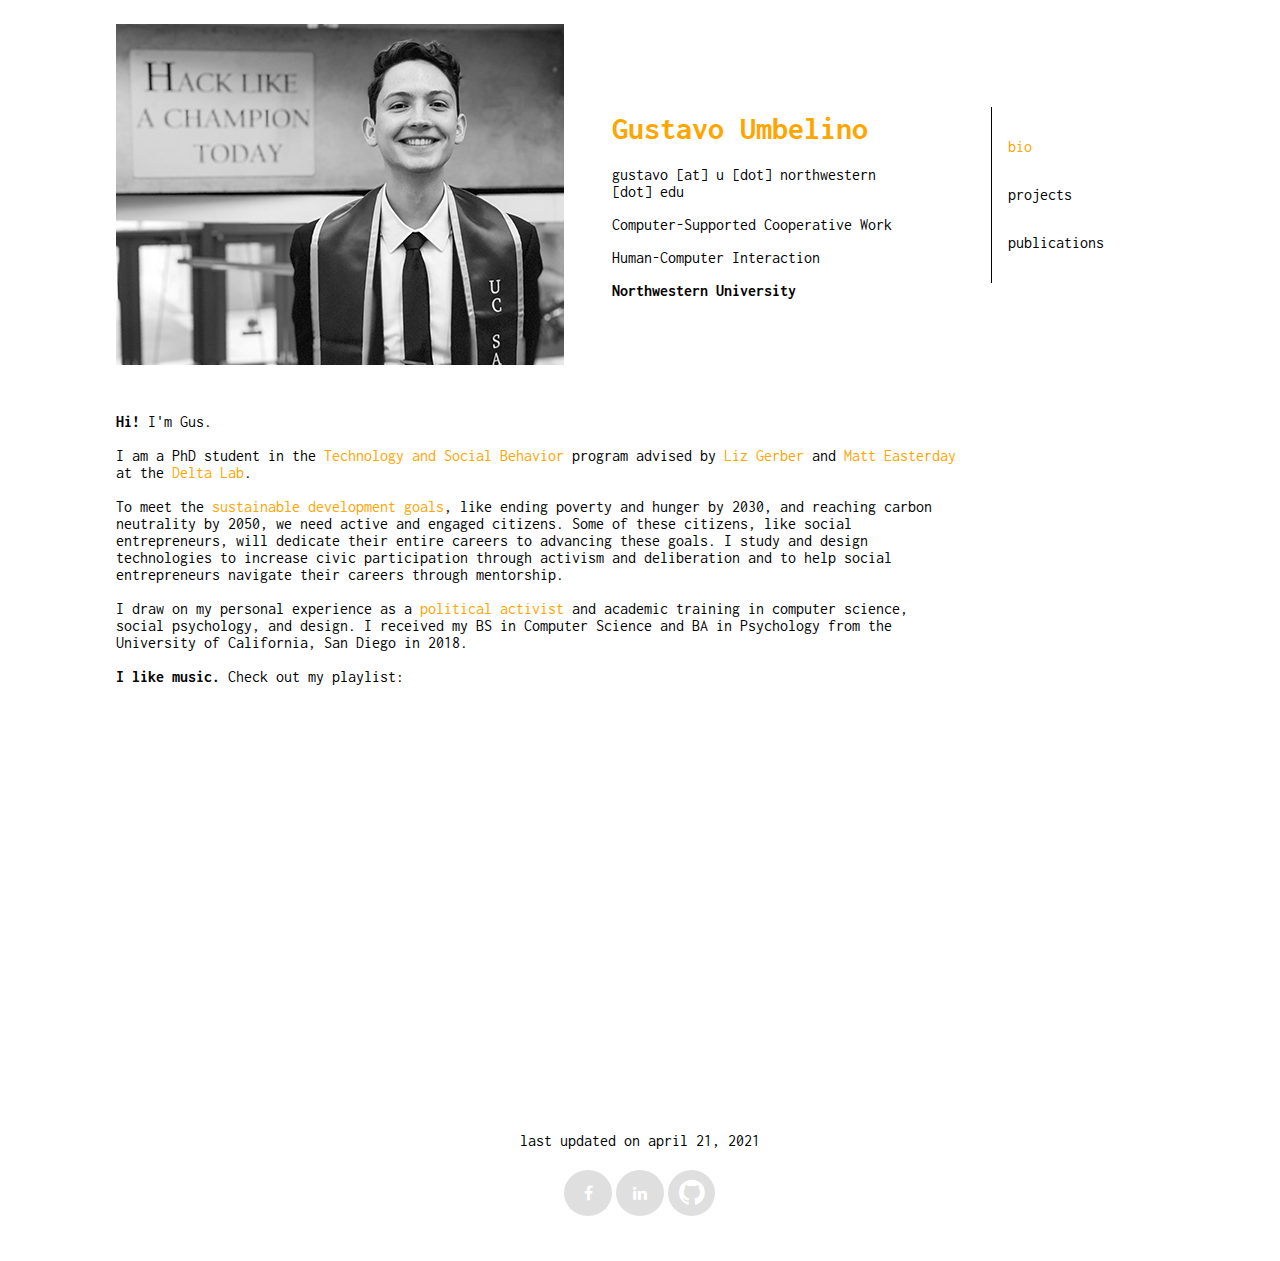
==== bio.html @ c3c808d7 "Add files via upload" ====
<!DOCTYPE html>
<html>
  <head>
    <meta charset="utf-8" />
    <meta http-equiv="X-UA-Compatible" content="IE=edge" />
    <title>bio | Gus</title>
    <meta name="viewport" content="width=device-width, initial-scale=1" />
    <link rel="stylesheet" type="text/css" media="screen" href="css/main.css" />
    <link
      href="https://fonts.googleapis.com/css?family=Inconsolata"
      rel="stylesheet"
    />
    <!-- Global site tag (gtag.js) - Google Analytics -->
    <script
      async
      src="https://www.googletagmanager.com/gtag/js?id=UA-121309247-1"
    ></script>
    <script>
      window.dataLayer = window.dataLayer || [];
      function gtag() {
        dataLayer.push(arguments);
      }
      gtag("js", new Date());

      gtag("config", "UA-121309247-1");
    </script>
    <link rel="icon" href="./assets/favicon.png" type="image/x-icon" />
    <link
      rel="stylesheet"
      href="https://cdnjs.cloudflare.com/ajax/libs/font-awesome/4.7.0/css/font-awesome.min.css"
    />
  </head>

  <body>
    <div class="outer">
      <div class="inner">
        <div class="wrapper">
          <div class="pic">
            <img
              src="assets/grad.png"
              title="PC: Pichaporn Kanjanakantorn"
              alt="#"
            />
            <!-- <div style="border:2px aqua solid">Lorem ipsum dolor</div> -->
          </div>

          <!-- I N F O -->
          <div class="info">
            <a href="./index.html">
              <h1>Gustavo Umbelino</h1>
            </a>
            <p>gustavo [at] u [dot] northwestern [dot] edu</p>
            <p>Computer-Supported Cooperative Work</p>
            <p>Human-Computer Interaction</p>
            <strong>Northwestern University</strong>
          </div>

          <div class="nav">
            <a class="active" href="./bio.html">bio</a>
            <a href="./projects.html">projects</a>
            <!-- <a href='./teaching.html'>teaching?</a> -->
            <a href="./publications.html">publications</a>
          </div>

          <div class="content">
            <strong>Hi!</strong> I'm Gus.
            <br />
            <br />
            <!-- <br />
            <br />I graduated from UC San Diego with bachelor's degrees in Computer Science and Psychology.
            I am interested in designing, building, and studying systems that support social interactions. -->
            I am a PhD student in the
            <a
              href="https://tsb.northwestern.edu/"
              target="_blank"
              rel="noopener noreferrer"
              >Technology and Social Behavior</a
            >
            program advised by
            <a
              href="https://egerber.mech.northwestern.edu/sample-page-2/"
              target="_blank"
              >Liz Gerber</a
            >
            and
            <a href="http://matteasterday.com/" target="_blank"
              >Matt Easterday</a
            >
            at the
            <a
              href="http://delta.northwestern.edu/"
              target="_blank"
              rel="noopener noreferrer"
              >Delta Lab</a
            >.

            <br /><br />
            To meet the
            <a
              href="https://www.undp.org/content/undp/en/home/sustainable-development-goals.html"
              target="_blank"
              >sustainable development goals</a
            >, like ending poverty and hunger by 2030, and reaching carbon
            neutrality by 2050, we need active and engaged citizens. Some of
            these citizens, like social entrepreneurs, will dedicate their
            entire careers to advancing these goals. I study and design
            technologies to increase civic participation through activism and
            deliberation and to help social entrepreneurs navigate their careers
            through mentorship. <br /><br />
            I draw on my personal experience as a
            <a
              href="https://www.indivisiblenorthwestern.org/"
              target="_blank"
              rel="noopener noreferrer"
              >political activist</a
            >
            and academic training in computer science, social psychology, and
            design. I received my BS in Computer Science and BA in Psychology
            from the University of California, San Diego in 2018.
            <br />
            <br />

            <strong>I like music.</strong> Check out my playlist:

            <div class="player">
              <iframe
                src="https://open.spotify.com/embed/playlist/4ZM2DrNP13aCEIfJN5FFdv"
                width="300"
                height="380"
                frameborder="0"
                allowtransparency="true"
                allow="encrypted-media"
              ></iframe>
            </div>
          </div>
        </div>
      </div>
    </div>
  </body>
  <footer>
    last updated on april 21, 2021
    <div class="social-media">
      <a href="https://www.facebook.com/gumbelin" class="fa fa-facebook"></a>
      <a
        href="https://www.linkedin.com/in/gumbelin/"
        class="fa fa-linkedin"
      ></a>
      <a href="https://github.com/gumbelino" class="fa fa-github"></a>
    </div>
  </footer>
</html>
---- css/main.css ----
body {
  font-family: "Inconsolata", monospace;
}

a {
  color: orange;
  text-decoration: none;
}

a:hover {
  color: orange;
}

tag {
  padding: 0em 0.4em 0.1em 0.4em;
  border-radius: 5px;
  color: rgb(9, 156, 175);
  background-color: #00ff1f33;
  transition: all 0.2s ease-in-out;
  -webkit-transition: all 0.2s ease-in-out;
  -moz-transition: all 0.2s ease-in-out;
}

tag:hover {
  color: rgb(5, 93, 105);
  background-color: #00ffa957;
}

h3 {
  -webkit-margin-before: 0;
  -webkit-margin-after: 0;
}

.nav a {
  color: black;
}

.nav a.active {
  color: orange;
}

.nav a:hover:not(.active) {
  opacity: 0.5;
  transition: all 0.2s ease-in-out;
  -webkit-transition: all 0.2s ease-in-out;
  -moz-transition: all 0.2s ease-in-out;
}

.photo {
  width: 450px;
}

.outer {
  display: "grid";
}

.inner {
  margin: auto;
  width: 1080px;
  /* border: 1px black solid; */
}

.wrapper {
  display: grid;
  grid-template-columns: 1fr 2fr 1fr;
  /* grid-template-rows: 1fr auto; */
  grid-gap: 1em;
  /* grid-column-gap: 1em;
  grid-row-gap: 1em; */
}

.wrapper > div {
  /* background-color: #eeeeee; */
  padding: 1em;
}

/* .wrapper > div:nth-child(even) {
  background-color: #eee;
} */

.pic {
  /* background-size: cover;
  background-image: url('../assets/grad.jpg'); */
  display: grid;
  justify-content: center;
  align-content: center;
}

.info {
  align-self: center;
  width: 304px;
}

.nav {
  display: grid;
  grid-auto-rows: 3em;
  align-items: center;
  align-self: center;
  border-left: 1px black solid;
}

.content {
  grid-column: 1/3;
  /* background-color: antiquewhite; */
  /* border: 1px black solid;
  -webkit-border-radius: 3px;
  border-radius: 5px;
  box-shadow: 6px 6px 6px -6px rgba(255, 166, 0, 0.459);
  -webkit-transition: all 0.2s ease-in-out;
  -moz-transition: all 0.2s ease-in-out; */
}

.post {
  margin: 0.5em;
  padding: 0.5em;
}

.player {
  margin: 0.5em;
  padding: 0.5em;
}

.paper:hover {
  box-shadow: 0px 1px 4px -1px rgba(0, 0, 0, 0.425);
}

.paper {
  /* -webkit-transition: all 0.2s ease-in-out;
  -moz-transition: all 0.2s ease-in-out; */
  box-shadow: 0px 1px 4px -2px rgba(0, 0, 0, 0.425);
}

.paragraph {
  margin-left: 1em;
}

.paragraph > div {
  margin-left: 1em;
}

.award {
  color: orangered;
}

.col1 {
  grid-column: 1;
}

.col2 {
  grid-column: 2;
}

.proj-img {
  background-color: aquamarine;
  align-self: center;
  justify-self: center;
  width: 200px;
  height: 200px;
}


footer {
  padding: 1em;
  display: grid;
  justify-content: center;
  justify-items: center;
}

.player iframe {
  width: 400px;
}

@media screen and (max-width: 1080px) {
  /* CSS for screens that are 320 pixels or less will be put in this section */
  .inner {
    width: 704px;
    /* border: 1px black solid; */
  }
  .info {
    align-self: center;
    justify-self: center;
    width: 304px;
  }
  .wrapper {
    display: grid;
    grid-template-columns: 2fr 1fr;
    grid-gap: 1em;
  }
  .pic {
    display: none;
  }
  .content {
    grid-column: 1/3;
  }
}

.social-media {
  display: grid;
  margin: 1em;
  grid-template-columns: 1fr 1fr 1fr;
}

/* Style all font awesome icons */
.fa {
  padding: 15px;
  font-size: 30px;
  width: 18px;
  text-align: center;
  text-decoration: none;
  margin: 5px 2px;
  border-radius: 50%;
  text-align: center;
  text-decoration: none;
  background-color: #c3c3c387;
  color: white;
}

/* Add a hover effect if you want */
.fa:hover {
  opacity: 0.5;
  color: white;
  background-color: orange;
  transition: all 0.2s ease-in-out;
  -webkit-transition: all 0.2s ease-in-out;
  -moz-transition: all 0.2s ease-in-out;
}

.fa-github {
  padding: 5px;
  font-size: 30px !important;
  width: 37px;
  padding-top: 7px;
}

@media screen and (max-width: 730px) {
  .inner {
    width: auto;
  }
  .wrapper {
    display: grid;
    grid-template-columns: auto;
    grid-gap: 1em;
  }
  .content {
    grid-column: 1/2;
  }

  .player {
    margin: 0.5em -1.5em 0.5em -1.5em;
    padding: 0.5em 0 0.5em 0;
  }

  .player iframe {
    width: 100%;
  }
}
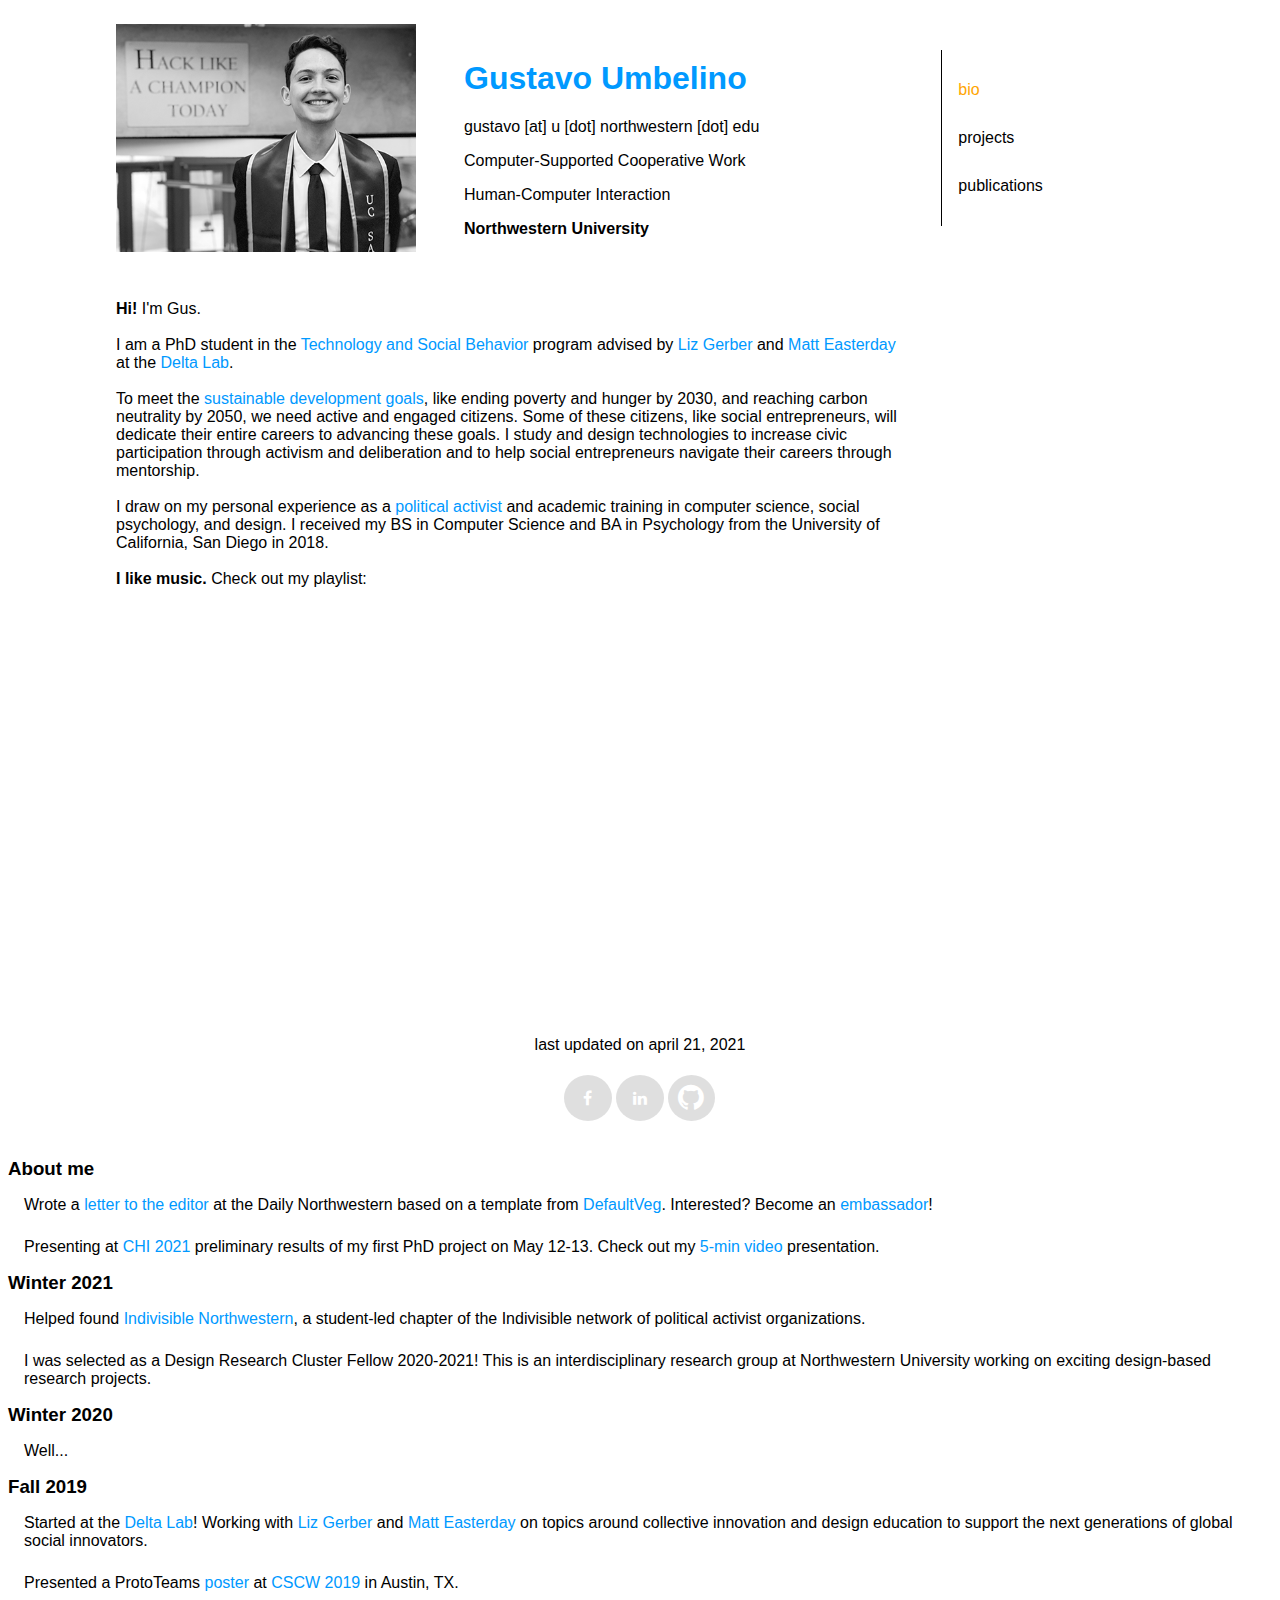
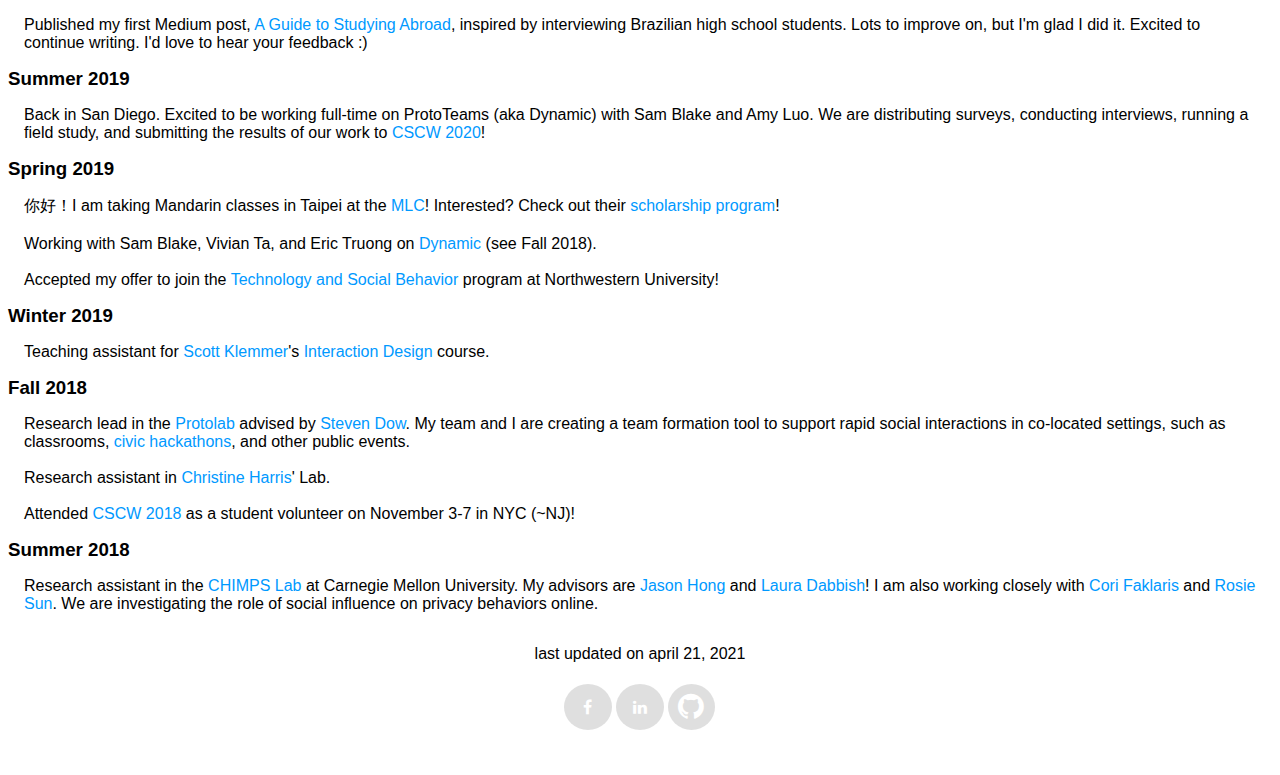
==== commit 1a13525b: "cleaned things up" ====
--- a/bio.html
+++ b/bio.html
@@ -1,151 +1,270 @@
 <!DOCTYPE html>
 <html>
-  <head>
-    <meta charset="utf-8" />
-    <meta http-equiv="X-UA-Compatible" content="IE=edge" />
-    <title>bio | Gus</title>
-    <meta name="viewport" content="width=device-width, initial-scale=1" />
-    <link rel="stylesheet" type="text/css" media="screen" href="css/main.css" />
-    <link
-      href="https://fonts.googleapis.com/css?family=Inconsolata"
-      rel="stylesheet"
-    />
-    <!-- Global site tag (gtag.js) - Google Analytics -->
-    <script
-      async
-      src="https://www.googletagmanager.com/gtag/js?id=UA-121309247-1"
-    ></script>
-    <script>
-      window.dataLayer = window.dataLayer || [];
-      function gtag() {
-        dataLayer.push(arguments);
-      }
-      gtag("js", new Date());
-
-      gtag("config", "UA-121309247-1");
-    </script>
-    <link rel="icon" href="./assets/favicon.png" type="image/x-icon" />
-    <link
-      rel="stylesheet"
-      href="https://cdnjs.cloudflare.com/ajax/libs/font-awesome/4.7.0/css/font-awesome.min.css"
-    />
-  </head>
-
-  <body>
-    <div class="outer">
-      <div class="inner">
-        <div class="wrapper">
-          <div class="pic">
-            <img
-              src="assets/grad.png"
-              title="PC: Pichaporn Kanjanakantorn"
-              alt="#"
-            />
-            <!-- <div style="border:2px aqua solid">Lorem ipsum dolor</div> -->
-          </div>
-
-          <!-- I N F O -->
-          <div class="info">
-            <a href="./index.html">
-              <h1>Gustavo Umbelino</h1>
-            </a>
-            <p>gustavo [at] u [dot] northwestern [dot] edu</p>
-            <p>Computer-Supported Cooperative Work</p>
-            <p>Human-Computer Interaction</p>
-            <strong>Northwestern University</strong>
-          </div>
-
-          <div class="nav">
-            <a class="active" href="./bio.html">bio</a>
-            <a href="./projects.html">projects</a>
-            <!-- <a href='./teaching.html'>teaching?</a> -->
-            <a href="./publications.html">publications</a>
-          </div>
-
-          <div class="content">
-            <strong>Hi!</strong> I'm Gus.
-            <br />
-            <br />
-            <!-- <br />
+
+<head>
+  <meta charset="utf-8" />
+  <meta http-equiv="X-UA-Compatible" content="IE=edge" />
+  <title>bio | Gus</title>
+  <meta name="viewport" content="width=device-width, initial-scale=1" />
+  <link rel="stylesheet" type="text/css" media="screen" href="css/main.css" />
+  <link href="https://fonts.googleapis.com/css?family=Inconsolata" rel="stylesheet" />
+  <!-- Global site tag (gtag.js) - Google Analytics -->
+  <script async src="https://www.googletagmanager.com/gtag/js?id=G-RN2G7P31QK"></script>
+  <script>
+    window.dataLayer = window.dataLayer || [];
+    function gtag() { dataLayer.push(arguments); }
+    gtag('js', new Date());
+
+    gtag('config', 'G-RN2G7P31QK');
+  </script>
+  <link rel="icon" href="./assets/favicon.png" type="image/x-icon" />
+  <link rel="stylesheet" href="https://cdnjs.cloudflare.com/ajax/libs/font-awesome/4.7.0/css/font-awesome.min.css" />
+</head>
+
+<body>
+  <div class="outer">
+    <div class="inner">
+      <div class="wrapper">
+        <div class="pic">
+          <img src="assets/grad.png" title="PC: Pichaporn Kanjanakantorn" alt="#" />
+          <!-- <div style="border:2px aqua solid">Lorem ipsum dolor</div> -->
+        </div>
+
+        <!-- I N F O -->
+        <div class="info">
+          <a href="./index.html">
+            <h1>Gustavo Umbelino</h1>
+          </a>
+          <p>gustavo [at] u [dot] northwestern [dot] edu</p>
+          <p>Computer-Supported Cooperative Work</p>
+          <p>Human-Computer Interaction</p>
+          <strong>Northwestern University</strong>
+        </div>
+
+        <div class="nav">
+          <a class="active" href="./bio.html">bio</a>
+          <a href="./projects.html">projects</a>
+          <!-- <a href='./teaching.html'>teaching?</a> -->
+          <a href="./publications.html">publications</a>
+        </div>
+
+        <div class="content">
+          <strong>Hi!</strong> I'm Gus.
+          <br />
+          <br />
+          <!-- <br />
             <br />I graduated from UC San Diego with bachelor's degrees in Computer Science and Psychology.
             I am interested in designing, building, and studying systems that support social interactions. -->
-            I am a PhD student in the
-            <a
-              href="https://tsb.northwestern.edu/"
-              target="_blank"
-              rel="noopener noreferrer"
-              >Technology and Social Behavior</a
-            >
-            program advised by
-            <a
-              href="https://egerber.mech.northwestern.edu/sample-page-2/"
-              target="_blank"
-              >Liz Gerber</a
-            >
-            and
-            <a href="http://matteasterday.com/" target="_blank"
-              >Matt Easterday</a
-            >
-            at the
-            <a
-              href="http://delta.northwestern.edu/"
-              target="_blank"
-              rel="noopener noreferrer"
-              >Delta Lab</a
-            >.
-
-            <br /><br />
-            To meet the
-            <a
-              href="https://www.undp.org/content/undp/en/home/sustainable-development-goals.html"
-              target="_blank"
-              >sustainable development goals</a
-            >, like ending poverty and hunger by 2030, and reaching carbon
-            neutrality by 2050, we need active and engaged citizens. Some of
-            these citizens, like social entrepreneurs, will dedicate their
-            entire careers to advancing these goals. I study and design
-            technologies to increase civic participation through activism and
-            deliberation and to help social entrepreneurs navigate their careers
-            through mentorship. <br /><br />
-            I draw on my personal experience as a
-            <a
-              href="https://www.indivisiblenorthwestern.org/"
-              target="_blank"
-              rel="noopener noreferrer"
-              >political activist</a
-            >
-            and academic training in computer science, social psychology, and
-            design. I received my BS in Computer Science and BA in Psychology
-            from the University of California, San Diego in 2018.
-            <br />
-            <br />
-
-            <strong>I like music.</strong> Check out my playlist:
-
-            <div class="player">
-              <iframe
-                src="https://open.spotify.com/embed/playlist/4ZM2DrNP13aCEIfJN5FFdv"
-                width="300"
-                height="380"
-                frameborder="0"
-                allowtransparency="true"
-                allow="encrypted-media"
-              ></iframe>
-            </div>
+          I am a PhD student in the
+          <a href="https://tsb.northwestern.edu/" target="_blank" rel="noopener noreferrer">Technology and Social
+            Behavior</a>
+          program advised by
+          <a href="https://egerber.mech.northwestern.edu/sample-page-2/" target="_blank">Liz Gerber</a>
+          and
+          <a href="http://matteasterday.com/" target="_blank">Matt Easterday</a>
+          at the
+          <a href="http://delta.northwestern.edu/" target="_blank" rel="noopener noreferrer">Delta Lab</a>.
+
+          <br /><br />
+          To meet the
+          <a href="https://www.undp.org/content/undp/en/home/sustainable-development-goals.html"
+            target="_blank">sustainable development goals</a>, like ending poverty and hunger by 2030, and reaching
+          carbon
+          neutrality by 2050, we need active and engaged citizens. Some of
+          these citizens, like social entrepreneurs, will dedicate their
+          entire careers to advancing these goals. I study and design
+          technologies to increase civic participation through activism and
+          deliberation and to help social entrepreneurs navigate their careers
+          through mentorship. <br /><br />
+          I draw on my personal experience as a
+          <a href="https://www.indivisiblenorthwestern.org/" target="_blank" rel="noopener noreferrer">political
+            activist</a>
+          and academic training in computer science, social psychology, and
+          design. I received my BS in Computer Science and BA in Psychology
+          from the University of California, San Diego in 2018.
+          <br />
+          <br />
+
+          <strong>I like music.</strong> Check out my playlist:
+
+          <div class="player">
+            <iframe src="https://open.spotify.com/embed/playlist/4ZM2DrNP13aCEIfJN5FFdv" width="300" height="380"
+              frameborder="0" allowtransparency="true" allow="encrypted-media"></iframe>
           </div>
         </div>
       </div>
     </div>
-  </body>
-  <footer>
-    last updated on april 21, 2021
-    <div class="social-media">
-      <a href="https://www.facebook.com/gumbelin" class="fa fa-facebook"></a>
-      <a
-        href="https://www.linkedin.com/in/gumbelin/"
-        class="fa fa-linkedin"
-      ></a>
-      <a href="https://github.com/gumbelino" class="fa fa-github"></a>
-    </div>
-  </footer>
+  </div>
+</body>
+<footer>
+  last updated on april 21, 2021
+  <div class="social-media">
+    <a href="https://www.facebook.com/gumbelin" class="fa fa-facebook"></a>
+    <a href="https://www.linkedin.com/in/gumbelin/" class="fa fa-linkedin"></a>
+    <a href="https://github.com/gumbelino" class="fa fa-github"></a>
+  </div>
+</footer>
+
 </html>
+
+
+
+<!----NEWS-->
+<div class="content">
+
+  <h3>About me</h3>
+
+  <div class="post">
+    Wrote a
+    <a href="https://dailynorthwestern.com/2021/04/26/opinion/umbelino-embrace-plant-based-foods-for-a-more-sustainable-nu/"
+      target="_blank" rel="noopener noreferrer">letter to the editor</a>
+    at the Daily Northwestern based on a template from
+    <a href="https://defaultveg.org/" target="_blank" rel="noopener noreferrer">DefaultVeg</a>. Interested?
+    Become an
+    <a href="https://defaultveg.org/#!/ambassador" target="_blank" rel="noopener noreferrer">embassador</a>!
+  </div>
+
+  <div class="post">
+    Presenting at
+    <a href="https://chi2021.acm.org/" target="_blank" rel="noopener noreferrer">CHI 2021</a>
+    preliminary results of my first PhD project on May 12-13. Check
+    out my
+    <a href="https://youtu.be/TENn1I9XoD8" target="_blank" rel="noopener noreferrer">5-min video</a>
+    presentation.
+  </div>
+
+  <h3>Winter 2021</h3>
+  <div class="post">
+    Helped found
+    <a href="https://www.indivisiblenorthwestern.org/" target="_blank">Indivisible Northwestern</a>, a
+    student-led chapter of the Indivisible network of political
+    activist organizations.
+  </div>
+
+  <div class="post">
+    I was selected as a Design Research Cluster Fellow 2020-2021!
+    This is an interdisciplinary research group at Northwestern
+    University working on exciting design-based research projects.
+  </div>
+
+  <h3>Winter 2020</h3>
+  <div class="post">Well...</div>
+
+  <h3>Fall 2019</h3>
+  <div class="post">
+    Started at the
+    <a href="http://delta.northwestern.edu/" target="_blank" rel="noopener noreferrer">Delta Lab</a>! Working
+    with
+    <a href="https://egerber.mech.northwestern.edu/sample-page-2/" target="_blank">Liz Gerber</a>
+    and
+    <a href="http://matteasterday.com/" target="_blank">Matt Easterday</a>
+    on topics around collective innovation and design education to
+    support the next generations of global social innovators.
+  </div>
+
+  <div class="post">
+    Presented a ProtoTeams <a href="publications.html">poster</a> at
+    <a href="http://cscw.acm.org/2019/" target="_blank">CSCW 2019</a>
+    in Austin, TX.
+  </div>
+
+  <div class="post">
+    Published my first Medium post,
+    <a target="_blank"
+      href="https://medium.com/@gumbelin/a-guide-to-studying-abroad-1dbe8ec15875?source=friends_link&sk=ecdd533e9beb910b9b671a0c3c3a8d84">A
+      Guide to Studying Abroad</a>, inspired by interviewing Brazilian high school students. Lots
+    to improve on, but I'm glad I did it. Excited to continue
+    writing. I'd love to hear your feedback :)
+  </div>
+
+  <h3>Summer 2019</h3>
+  <div class="post">
+    Back in San Diego. Excited to be working full-time on ProtoTeams
+    (aka Dynamic) with Sam Blake and Amy Luo. We are distributing
+    surveys, conducting interviews, running a field study, and
+    submitting the results of our work to
+    <a target="_blank" href="http://cscw.acm.org/2020/">CSCW 2020</a>!
+  </div>
+
+  <h3>Spring 2019</h3>
+  <div class="post">
+    你好！I am taking Mandarin classes in Taipei at the
+    <a target="_blank" href="http://mlc.sce.pccu.edu.tw/">MLC</a>!
+    Interested? Check out their
+    <a target="_blank"
+      href="http://mlc.sce.pccu.edu.tw/show_detail.aspx?block_id=1000310117000059&border_id=B20151218000003&css=blank&append=n&menu=Scholarship&subtitle=y&submenu=MOE+Mandarin+Scholarship+Program&language=en">scholarship
+      program</a>!
+    <br />
+    <br />
+    Working with Sam Blake, Vivian Ta, and Eric Truong on
+    <a target="_blank" href="https://github.com/creativecolab/dynamic">Dynamic</a>
+    (see Fall 2018).
+
+    <br />
+    <br />
+    Accepted my offer to join the
+    <a href="https://tsb.northwestern.edu/" target="_blank" rel="noopener noreferrer">Technology and Social
+      Behavior</a>
+    program at Northwestern University!
+  </div>
+
+  <h3>Winter 2019</h3>
+  <div class="post">
+    Teaching assistant for
+    <a target="_blank" href="https://d.ucsd.edu/srk/">Scott Klemmer</a>'s
+    <a target="_blank" href="http://ixd.ucsd.edu/">Interaction Design</a>
+    course.
+  </div>
+
+  <h3>Fall 2018</h3>
+  <div class="post">
+    Research lead in the
+    <a target="_blank" href="http://protolab.ucsd.edu/">Protolab
+    </a>
+    advised by
+    <a target="_blank" href="http://spdow.ucsd.edu/">Steven Dow</a>.
+    My team and I are creating a team formation tool to support
+    rapid social interactions in co-located settings, such as
+    classrooms,
+    <a target="_blank" href="http://d4sd.org/">civic hackathons</a>,
+    and other public events.
+    <br />
+    <br />
+    Research assistant in
+    <a target="_blank" href="http://charris.ucsd.edu/">Christine Harris</a>' Lab.
+    <br />
+    <br />
+    Attended
+    <a target="_blank" href="https://cscw.acm.org/2018/">CSCW 2018</a>
+    as a student volunteer on November 3-7 in NYC (~NJ)!
+  </div>
+  <h3>Summer 2018</h3>
+  <div class="post">
+    Research assistant in the
+    <a target="_blank" href="http://cmuchimps.org/">CHIMPS Lab</a>
+    at Carnegie Mellon University. My advisors are
+    <a target="_blank" href="http://www.cs.cmu.edu/~jasonh/">Jason Hong</a>
+    and
+    <a target="_blank" href="http://www.lauradabbish.com/">Laura Dabbish</a>! I am also working closely with
+    <a target="_blank" href="http://corifaklaris.com/">Cori Faklaris</a>
+    and <a target="_blank" href="http://rosiesun.me/">Rosie Sun</a>.
+    We are investigating the role of social influence on privacy
+    behaviors online.
+  </div>
+</div>
+</div>
+</div>
+</div>
+</div>
+<script src="./js/main.js"></script>
+</body>
+<footer>
+  last updated on april 21, 2021
+  <div class="social-media">
+    <a href="https://www.facebook.com/gumbelin" class="fa fa-facebook"></a>
+    <a href="https://www.linkedin.com/in/gumbelin" class="fa fa-linkedin"></a>
+    <a href="https://github.com/gumbelino" class="fa fa-github"></a>
+  </div>
+</footer>
+
+</html>--- a/css/main.css
+++ b/css/main.css
@@ -1,14 +1,15 @@
 body {
-  font-family: "Inconsolata", monospace;
+  font-family: 'Playfair Display', serif;
+font-family: 'Pontano Sans', sans-serif;
 }
 
 a {
-  color: orange;
+  color: rgb(0, 153, 255);
   text-decoration: none;
 }
 
 a:hover {
-  color: orange;
+  color: rgb(17, 0, 255);
 }
 
 tag {
@@ -85,6 +86,8 @@
   justify-content: center;
   align-content: center;
 }
+
+.pic > img {width: 300px;}
 
 .info {
   align-self: center;
@@ -185,9 +188,6 @@
     display: grid;
     grid-template-columns: 2fr 1fr;
     grid-gap: 1em;
-  }
-  .pic {
-    display: none;
   }
   .content {
     grid-column: 1/3;
